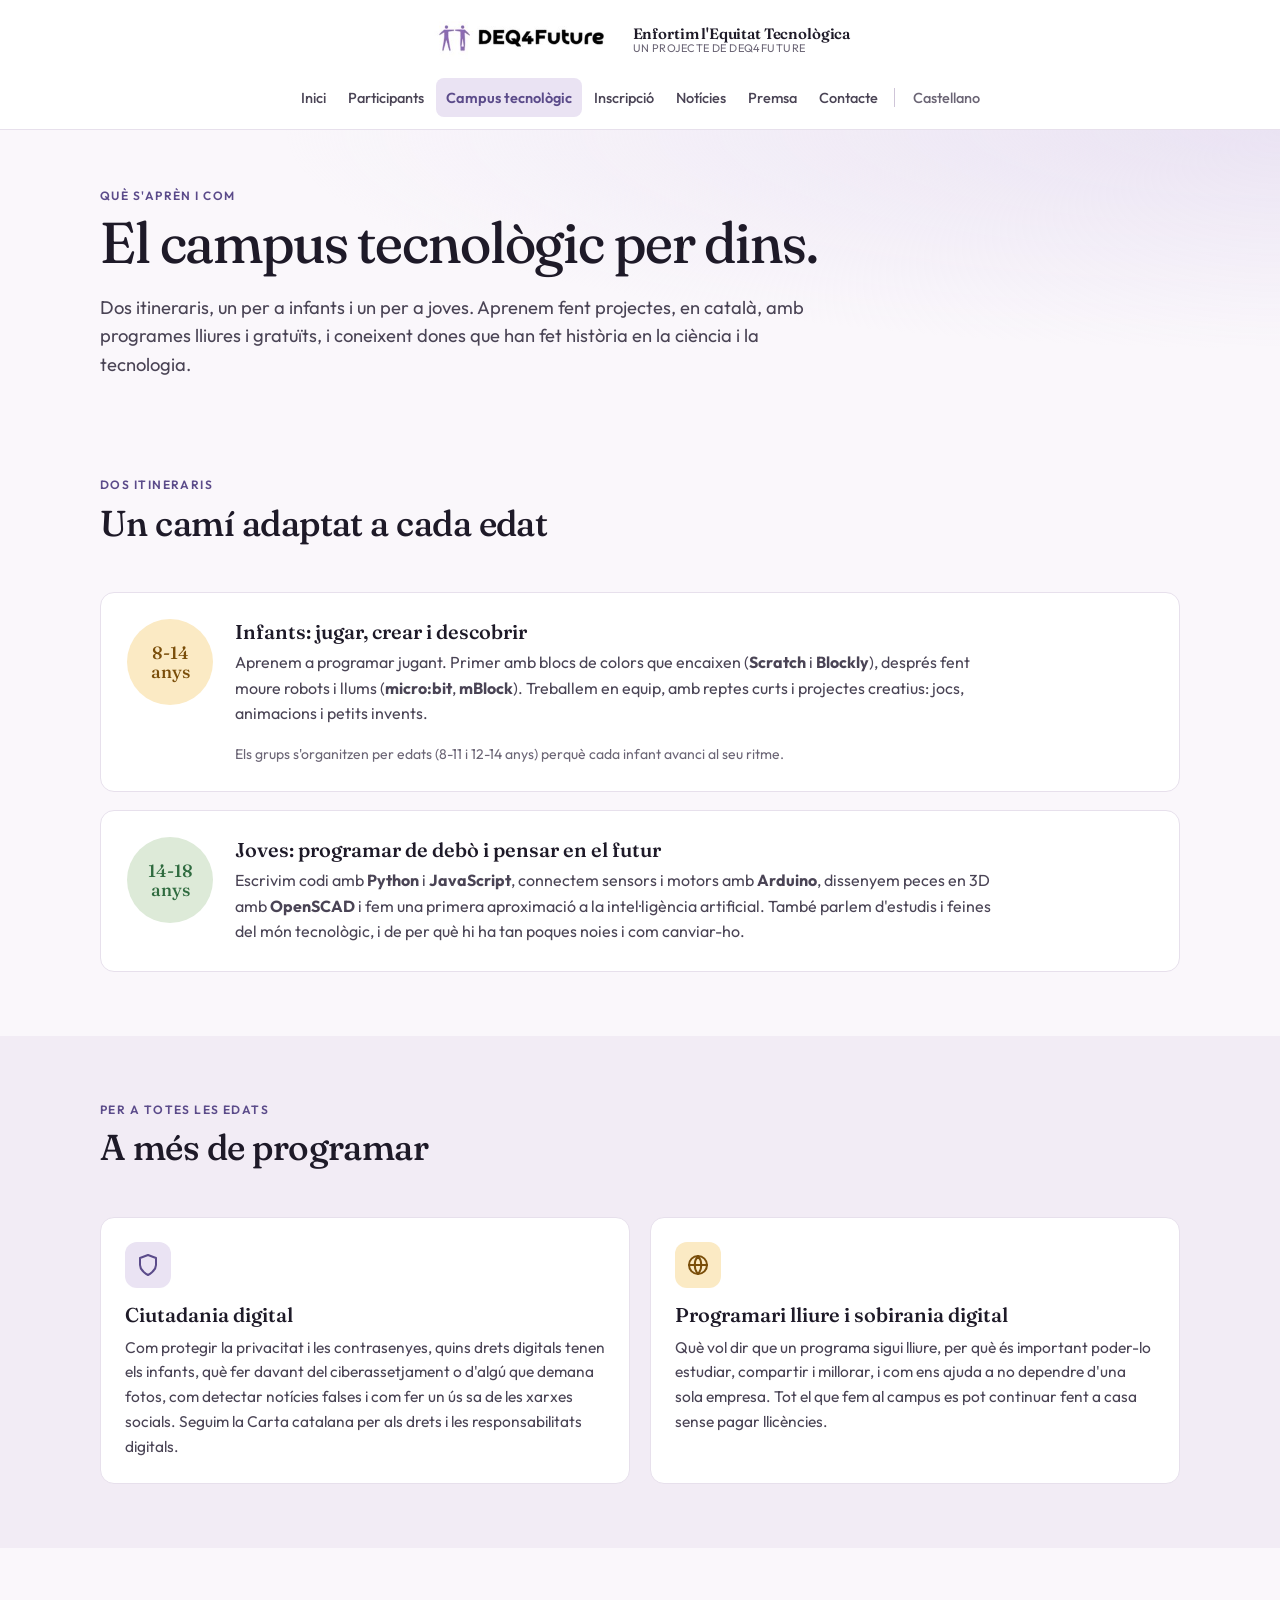
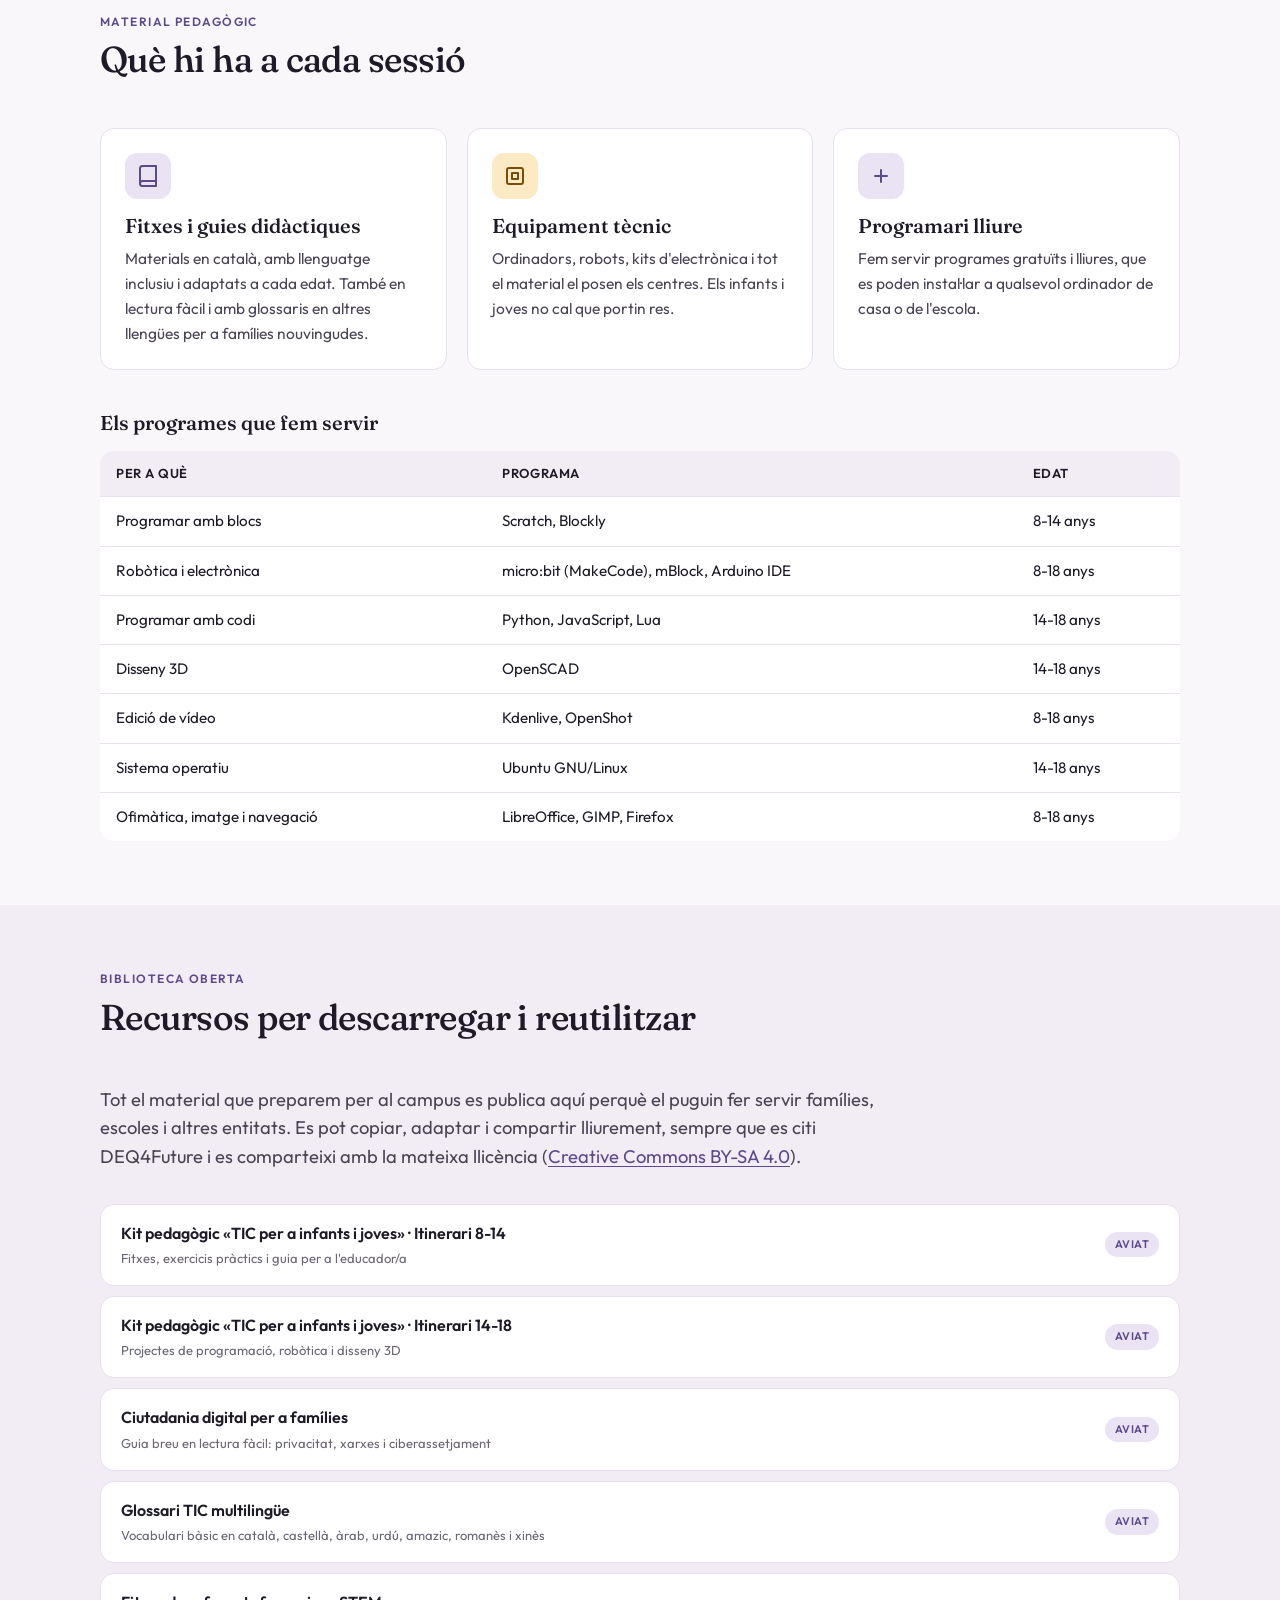
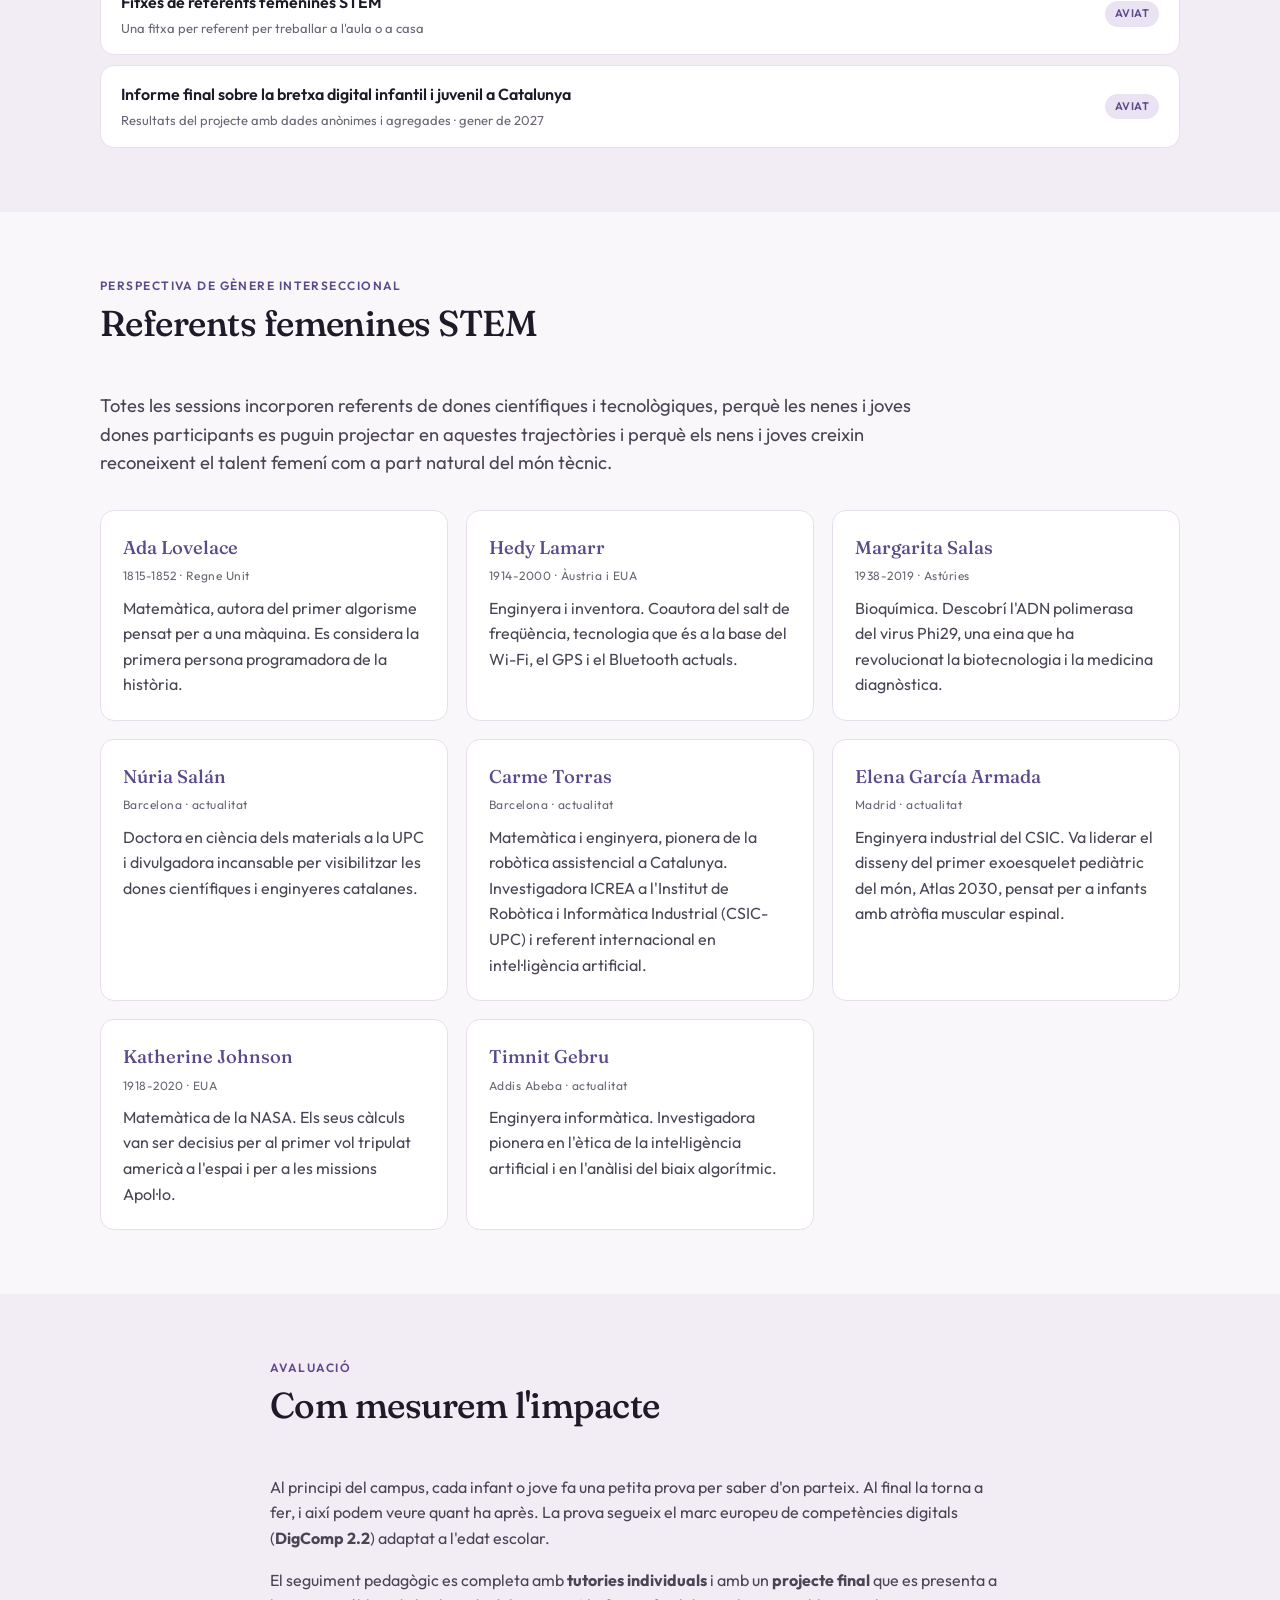
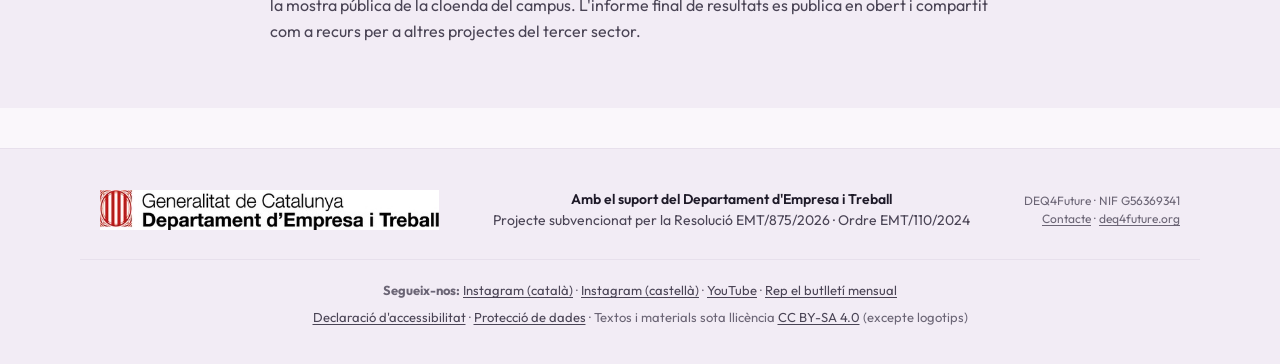
==== campus.html @ 042182f4 "v1.0" ====
<!doctype html>
<html lang="ca">
<head>
<meta charset="utf-8">
<meta name="viewport" content="width=device-width, initial-scale=1, viewport-fit=cover">
<title>Campus tecnològic · Enfortim l'Equitat Tecnològica</title>
<meta name="description" content="Itineraris per edat, material pedagògic, referents femenines STEM i avaluació del campus tecnològic.">
<meta property="og:title" content="Campus tecnològic · Enfortim l'Equitat Tecnològica">
<meta property="og:description" content="Itineraris per edat, material pedagògic, referents femenines STEM i avaluació del campus tecnològic.">
<meta property="og:type" content="website">
<meta property="og:locale" content="ca_ES">
<meta property="og:url" content="https://enfortim.deq4future.org/campus.html">
<link rel="icon" href="logo-deq.jpg">
<link rel="stylesheet" href="fonts.css">
<link rel="stylesheet" href="styles.css">
<script src="analytics.js" defer></script>
</head>
<body>
<a class="skip-link" href="#contingut">Salta al contingut principal</a>

<header class="site-header">
  <div class="header-inner">
    <a class="brand" href="index.html">
      <img src="logo-deq.jpg" alt="DEQ4Future" width="189" height="56">
      <span class="brand-text">
        <strong>Enfortim l'Equitat Tecnològica</strong>
        <span>Un projecte de DEQ4Future</span>
      </span>
    </a>
    <nav class="nav" aria-label="Navegació principal">
      <a href="index.html">Inici</a>
      <a href="participants.html">Participants</a>
      <a href="campus.html" aria-current="page" class="active">Campus tecnològic</a>
      <a href="inscripcio.html">Inscripció</a>
      <a href="noticies.html">Notícies</a>
      <a href="premsa.html">Premsa</a>
      <a href="contacte.html">Contacte</a>
      <a class="lang" href="es.html" lang="es" hreflang="es">Castellano</a>
    </nav>
  </div>
</header>

<main class="page" id="contingut" tabindex="-1">
  <section class="hero" style="padding-block: 56px 32px;">
    <div class="wrap">
      <p class="eyebrow">Què s'aprèn i com</p>
      <h1>El campus tecnològic per dins.</h1>
      <p class="lead">
        Dos itineraris, un per a infants i un per a joves. Aprenem fent
        projectes, en català, amb programes lliures i gratuïts, i coneixent
        dones que han fet història en la ciència i la tecnologia.
      </p>
    </div>
  </section>

  <!-- Itineraris -->
  <section>
    <div class="wrap">
      <div class="section-head">
        <div>
          <p class="eyebrow">Dos itineraris</p>
          <h2>Un camí adaptat a cada edat</h2>
        </div>
      </div>

      <div class="grid" style="gap: 18px;">
        <article class="itinerari">
          <div class="age">8-14<br>anys</div>
          <div>
            <h3>Infants: jugar, crear i descobrir</h3>
            <p>
              Aprenem a programar jugant. Primer amb blocs de colors que
              encaixen (<strong>Scratch</strong> i <strong>Blockly</strong>),
              després fent moure robots i llums (<strong>micro:bit</strong>,
              <strong>mBlock</strong>). Treballem en equip, amb reptes curts
              i projectes creatius: jocs, animacions i petits invents.
            </p>
            <p style="font-size: 14px; color: var(--fg-muted); margin-top: 8px;">
              Els grups s'organitzen per edats (8-11 i 12-14 anys) perquè
              cada infant avanci al seu ritme.
            </p>
          </div>
        </article>

        <article class="itinerari var3">
          <div class="age">14-18<br>anys</div>
          <div>
            <h3>Joves: programar de debò i pensar en el futur</h3>
            <p>
              Escrivim codi amb <strong>Python</strong> i
              <strong>JavaScript</strong>, connectem sensors i motors amb
              <strong>Arduino</strong>, dissenyem peces en 3D amb
              <strong>OpenSCAD</strong> i fem una primera aproximació a la
              intel·ligència artificial. També parlem d'estudis i feines del
              món tecnològic, i de per què hi ha tan poques noies i com
              canviar-ho.
            </p>
          </div>
        </article>
      </div>
    </div>
  </section>

  <!-- Mòduls transversals -->
  <section class="alt">
    <div class="wrap">
      <div class="section-head">
        <div>
          <p class="eyebrow">Per a totes les edats</p>
          <h2>A més de programar</h2>
        </div>
      </div>

      <div class="grid grid-2">
        <article class="card">
          <div class="pictogram">
            <svg aria-hidden="true" focusable="false" viewBox="0 0 24 24" fill="none" stroke="currentColor" stroke-width="2" stroke-linecap="round" stroke-linejoin="round"><path d="M12 22s8-4 8-10V5l-8-3-8 3v7c0 6 8 10 8 10z"/></svg>
          </div>
          <h3>Ciutadania digital</h3>
          <p>
            Com protegir la privacitat i les contrasenyes, quins drets
            digitals tenen els infants, què fer davant del ciberassetjament
            o d'algú que demana fotos, com detectar notícies falses i com
            fer un ús sa de les xarxes socials. Seguim la Carta catalana per
            als drets i les responsabilitats digitals.
          </p>
        </article>

        <article class="card">
          <div class="pictogram pictogram-sun">
            <svg aria-hidden="true" focusable="false" viewBox="0 0 24 24" fill="none" stroke="currentColor" stroke-width="2" stroke-linecap="round" stroke-linejoin="round"><circle cx="12" cy="12" r="9"/><path d="M3 12h18M12 3a14 14 0 010 18M12 3a14 14 0 000 18"/></svg>
          </div>
          <h3>Programari lliure i sobirania digital</h3>
          <p>
            Què vol dir que un programa sigui lliure, per què és important
            poder-lo estudiar, compartir i millorar, i com ens ajuda a no
            dependre d'una sola empresa. Tot el que fem al campus es pot
            continuar fent a casa sense pagar llicències.
          </p>
        </article>
      </div>
    </div>
  </section>


  <!-- Material pedagògic -->
  <section>
    <div class="wrap">
      <div class="section-head">
        <div>
          <p class="eyebrow">Material pedagògic</p>
          <h2>Què hi ha a cada sessió</h2>
        </div>
      </div>

      <div class="grid grid-3">
        <article class="card">
          <div class="pictogram">
            <svg aria-hidden="true" focusable="false" viewBox="0 0 24 24" fill="none" stroke="currentColor" stroke-width="2" stroke-linecap="round" stroke-linejoin="round"><path d="M4 19.5A2.5 2.5 0 016.5 17H20"/><path d="M6.5 2H20v20H6.5A2.5 2.5 0 014 19.5v-15A2.5 2.5 0 016.5 2z"/></svg>
          </div>
          <h3>Fitxes i guies didàctiques</h3>
          <p>
            Materials en català, amb llenguatge inclusiu i adaptats a cada
            edat. També en lectura fàcil i amb glossaris en altres llengües
            per a famílies nouvingudes.
          </p>
        </article>

        <article class="card">
          <div class="pictogram pictogram-sun">
            <svg aria-hidden="true" focusable="false" viewBox="0 0 24 24" fill="none" stroke="currentColor" stroke-width="2" stroke-linecap="round" stroke-linejoin="round"><rect x="4" y="4" width="16" height="16" rx="2"/><path d="M9 9h6v6H9z"/></svg>
          </div>
          <h3>Equipament tècnic</h3>
          <p>
            Ordinadors, robots, kits d'electrònica i tot el material el
            posen els centres. Els infants i joves no cal que portin res.
          </p>
        </article>

        <article class="card">
          <div class="pictogram">
            <svg aria-hidden="true" focusable="false" viewBox="0 0 24 24" fill="none" stroke="currentColor" stroke-width="2" stroke-linecap="round" stroke-linejoin="round"><path d="M12 6v12M6 12h12"/></svg>
          </div>
          <h3>Programari lliure</h3>
          <p>
            Fem servir programes gratuïts i lliures, que es poden instal·lar
            a qualsevol ordinador de casa o de l'escola.
          </p>
        </article>
      </div>

      <h3 style="margin-top: 40px;">Els programes que fem servir</h3>
      <div class="table-wrap">
        <table class="data">
          <caption class="sr-only">Programari lliure utilitzat al campus, per àmbit i edat</caption>
          <thead><tr><th scope="col">Per a què</th><th scope="col">Programa</th><th scope="col">Edat</th></tr></thead>
          <tbody>
            <tr><td>Programar amb blocs</td><td>Scratch, Blockly</td><td>8-14 anys</td></tr>
            <tr><td>Robòtica i electrònica</td><td>micro:bit (MakeCode), mBlock, Arduino IDE</td><td>8-18 anys</td></tr>
            <tr><td>Programar amb codi</td><td>Python, JavaScript, Lua</td><td>14-18 anys</td></tr>
            <tr><td>Disseny 3D</td><td>OpenSCAD</td><td>14-18 anys</td></tr>
            <tr><td>Edició de vídeo</td><td>Kdenlive, OpenShot</td><td>8-18 anys</td></tr>
            <tr><td>Sistema operatiu</td><td>Ubuntu GNU/Linux</td><td>14-18 anys</td></tr>
            <tr><td>Ofimàtica, imatge i navegació</td><td>LibreOffice, GIMP, Firefox</td><td>8-18 anys</td></tr>
          </tbody>
        </table>
      </div>
    </div>
  </section>

  <!-- Recursos oberts -->
  <section class="alt" id="recursos">
    <div class="wrap">
      <div class="section-head">
        <div>
          <p class="eyebrow">Biblioteca oberta</p>
          <h2>Recursos per descarregar i reutilitzar</h2>
        </div>
      </div>

      <p class="lead" style="max-width: 68ch;">
        Tot el material que preparem per al campus es publica aquí perquè
        el puguin fer servir famílies, escoles i altres entitats. Es pot
        copiar, adaptar i compartir lliurement, sempre que es citi
        DEQ4Future i es comparteixi amb la mateixa llicència
        (<a class="inline" href="https://creativecommons.org/licenses/by-sa/4.0/deed.ca" target="_blank" rel="license noopener">Creative Commons BY-SA 4.0</a>).
      </p>

      <!--
        PER PUBLICAR UN RECURS: deseu el fitxer a la carpeta recursos/
        i canvieu el <span class="badge">Aviat</span> per un enllaç:
        <a class="badge" href="recursos/nom-del-fitxer.pdf" download>PDF · 1,2 MB</a>
      -->
      <div class="download-list">
        <div class="download-item">
          <div class="info">
            <div class="title">Kit pedagògic «TIC per a infants i joves» · Itinerari 8-14</div>
            <div class="desc">Fitxes, exercicis pràctics i guia per a l'educador/a</div>
          </div>
          <span class="badge">Aviat</span>
        </div>
        <div class="download-item">
          <div class="info">
            <div class="title">Kit pedagògic «TIC per a infants i joves» · Itinerari 14-18</div>
            <div class="desc">Projectes de programació, robòtica i disseny 3D</div>
          </div>
          <span class="badge">Aviat</span>
        </div>
        <div class="download-item">
          <div class="info">
            <div class="title">Ciutadania digital per a famílies</div>
            <div class="desc">Guia breu en lectura fàcil: privacitat, xarxes i ciberassetjament</div>
          </div>
          <span class="badge">Aviat</span>
        </div>
        <div class="download-item">
          <div class="info">
            <div class="title">Glossari TIC multilingüe</div>
            <div class="desc">Vocabulari bàsic en català, castellà, àrab, urdú, amazic, romanès i xinès</div>
          </div>
          <span class="badge">Aviat</span>
        </div>
        <div class="download-item">
          <div class="info">
            <div class="title">Fitxes de referents femenines STEM</div>
            <div class="desc">Una fitxa per referent per treballar a l'aula o a casa</div>
          </div>
          <span class="badge">Aviat</span>
        </div>
        <div class="download-item">
          <div class="info">
            <div class="title">Informe final sobre la bretxa digital infantil i juvenil a Catalunya</div>
            <div class="desc">Resultats del projecte amb dades anònimes i agregades · gener de 2027</div>
          </div>
          <span class="badge">Aviat</span>
        </div>
      </div>
    </div>
  </section>

  <!-- Referents STEM -->
  <section>
    <div class="wrap">
      <div class="section-head">
        <div>
          <p class="eyebrow">Perspectiva de gènere interseccional</p>
          <h2>Referents femenines STEM</h2>
        </div>
      </div>

      <p class="lead" style="max-width: 68ch;">
        Totes les sessions incorporen referents de dones científiques i
        tecnològiques, perquè les nenes i joves dones participants es puguin
        projectar en aquestes trajectòries i perquè els nens i joves creixin
        reconeixent el talent femení com a part natural del món tècnic.
      </p>

      <div class="referents">
        <article class="referent">
          <h4>Ada Lovelace</h4>
          <div class="yr">1815-1852 · Regne Unit</div>
          <p>Matemàtica, autora del primer algorisme pensat per a una màquina. Es considera la primera persona programadora de la història.</p>
        </article>
        <article class="referent">
          <h4>Hedy Lamarr</h4>
          <div class="yr">1914-2000 · Àustria i EUA</div>
          <p>Enginyera i inventora. Coautora del salt de freqüència, tecnologia que és a la base del Wi-Fi, el GPS i el Bluetooth actuals.</p>
        </article>
        <article class="referent">
          <h4>Margarita Salas</h4>
          <div class="yr">1938-2019 · Astúries</div>
          <p>Bioquímica. Descobrí l'ADN polimerasa del virus Phi29, una eina que ha revolucionat la biotecnologia i la medicina diagnòstica.</p>
        </article>
        <article class="referent">
          <h4>Núria Salán</h4>
          <div class="yr">Barcelona · actualitat</div>
          <p>Doctora en ciència dels materials a la UPC i divulgadora incansable per visibilitzar les dones científiques i enginyeres catalanes.</p>
        </article>
        <article class="referent">
          <h4>Carme Torras</h4>
          <div class="yr">Barcelona · actualitat</div>
          <p>Matemàtica i enginyera, pionera de la robòtica assistencial a Catalunya. Investigadora ICREA a l'Institut de Robòtica i Informàtica Industrial (CSIC-UPC) i referent internacional en intel·ligència artificial.</p>
        </article>
        <article class="referent">
          <h4>Elena García Armada</h4>
          <div class="yr">Madrid · actualitat</div>
          <p>Enginyera industrial del CSIC. Va liderar el disseny del primer exoesquelet pediàtric del món, Atlas 2030, pensat per a infants amb atròfia muscular espinal.</p>
        </article>
        <article class="referent">
          <h4>Katherine Johnson</h4>
          <div class="yr">1918-2020 · EUA</div>
          <p>Matemàtica de la NASA. Els seus càlculs van ser decisius per al primer vol tripulat americà a l'espai i per a les missions Apol·lo.</p>
        </article>
        <article class="referent">
          <h4>Timnit Gebru</h4>
          <div class="yr">Addis Abeba · actualitat</div>
          <p>Enginyera informàtica. Investigadora pionera en l'ètica de la intel·ligència artificial i en l'anàlisi del biaix algorítmic.</p>
        </article>
      </div>
    </div>
  </section>

  <!-- Avaluació -->
  <section class="alt">
    <div class="wrap narrow">
      <div class="section-head">
        <div>
          <p class="eyebrow">Avaluació</p>
          <h2>Com mesurem l'impacte</h2>
        </div>
      </div>

      <p>
        Al principi del campus, cada infant o jove fa una petita prova
        per saber d'on parteix. Al final la torna a fer, i així podem
        veure quant ha après. La prova segueix el marc europeu de
        competències digitals (<strong>DigComp 2.2</strong>) adaptat a
        l'edat escolar.
      </p>
      <p>
        El seguiment pedagògic es completa amb <strong>tutories
        individuals</strong> i amb un <strong>projecte final</strong> que es
        presenta a la mostra pública de la cloenda del campus. L'informe
        final de resultats es publica en obert i compartit com a recurs per
        a altres projectes del tercer sector.
      </p>
    </div>
  </section>
</main>

<footer class="site-footer" lang="ca">
  <div class="footer-inner">
    <img class="gen-logo" src="logo-gen.jpg" alt="Generalitat de Catalunya · Departament d'Empresa i Treball" width="339" height="40">
    <div class="claim">
      <strong>Amb el suport del Departament d'Empresa i Treball</strong>
      Projecte subvencionat per la Resolució EMT/875/2026 · Ordre EMT/110/2024
    </div>
    <div class="meta">
      DEQ4Future · NIF G56369341<br>
      <a href="contacte.html">Contacte</a> · <a href="https://deq4future.org" target="_blank" rel="noopener">deq4future.org<span class="sr-only"> (s'obre en una finestra nova)</span></a>
    </div>
  </div>
  <div class="footer-bottom">
    <p>
      <strong>Segueix-nos:</strong> <a href="https://www.instagram.com/deq4future.cat/" target="_blank" rel="noopener">Instagram (català)<span class="sr-only"> (s'obre en una finestra nova)</span></a> · <a href="https://www.instagram.com/deq4future.es/" target="_blank" rel="noopener">Instagram (castellà)<span class="sr-only"> (s'obre en una finestra nova)</span></a> · <a href="https://www.youtube.com/@deq4future" target="_blank" rel="noopener">YouTube<span class="sr-only"> (s'obre en una finestra nova)</span></a>
      · <a href="mailto:info@deq4future.org?subject=Alta%20al%20butllet%C3%AD%20Enfortim&body=Vull%20rebre%20el%20butllet%C3%AD%20mensual%20del%20projecte%20%C2%ABEnfortim%20l%27Equitat%20Tecnol%C3%B2gica%C2%BB%20en%20aquesta%20adre%C3%A7a.">Rep el butlletí mensual</a>
    </p>
    <p>
      <a href="accessibilitat.html">Declaració d'accessibilitat</a>
      · <a href="contacte.html#proteccio-dades">Protecció de dades</a>
      · Textos i materials sota llicència
      <a href="https://creativecommons.org/licenses/by-sa/4.0/deed.ca" target="_blank" rel="license noopener">CC BY-SA 4.0<span class="sr-only"> (s'obre en una finestra nova)</span></a>
      (excepte logotips)
    </p>
  </div>
</footer>

</body>
</html>
---- fonts.css ----
/* Fonts allotjades localment: Fraunces (© The Fraunces Project Authors) i Outfit (© The Outfit Project Authors). Llicència SIL Open Font License 1.1: vegeu fonts/OFL-fraunces.txt i fonts/OFL-outfit.txt */
/* latin-ext */
@font-face {
  font-family: 'Fraunces';
  font-style: italic;
  font-weight: 300 700;
  font-display: swap;
  src: url(fonts/fraunces-italic-latin-ext.woff2) format('woff2');
  unicode-range: U+0100-02BA, U+02BD-02C5, U+02C7-02CC, U+02CE-02D7, U+02DD-02FF, U+0304, U+0308, U+0329, U+1D00-1DBF, U+1E00-1E9F, U+1EF2-1EFF, U+2020, U+20A0-20AB, U+20AD-20C4, U+2113, U+2C60-2C7F, U+A720-A7FF;
}
/* latin */
@font-face {
  font-family: 'Fraunces';
  font-style: italic;
  font-weight: 300 700;
  font-display: swap;
  src: url(fonts/fraunces-italic-latin.woff2) format('woff2');
  unicode-range: U+0000-00FF, U+0131, U+0152-0153, U+02BB-02BC, U+02C6, U+02DA, U+02DC, U+0304, U+0308, U+0329, U+2000-206F, U+20AC, U+2122, U+2191, U+2193, U+2212, U+2215, U+FEFF, U+FFFD;
}
/* latin-ext */
@font-face {
  font-family: 'Fraunces';
  font-style: normal;
  font-weight: 300 700;
  font-display: swap;
  src: url(fonts/fraunces-normal-latin-ext.woff2) format('woff2');
  unicode-range: U+0100-02BA, U+02BD-02C5, U+02C7-02CC, U+02CE-02D7, U+02DD-02FF, U+0304, U+0308, U+0329, U+1D00-1DBF, U+1E00-1E9F, U+1EF2-1EFF, U+2020, U+20A0-20AB, U+20AD-20C4, U+2113, U+2C60-2C7F, U+A720-A7FF;
}
/* latin */
@font-face {
  font-family: 'Fraunces';
  font-style: normal;
  font-weight: 300 700;
  font-display: swap;
  src: url(fonts/fraunces-normal-latin.woff2) format('woff2');
  unicode-range: U+0000-00FF, U+0131, U+0152-0153, U+02BB-02BC, U+02C6, U+02DA, U+02DC, U+0304, U+0308, U+0329, U+2000-206F, U+20AC, U+2122, U+2191, U+2193, U+2212, U+2215, U+FEFF, U+FFFD;
}
/* latin-ext */
@font-face {
  font-family: 'Outfit';
  font-style: normal;
  font-weight: 300 700;
  font-display: swap;
  src: url(fonts/outfit-normal-latin-ext.woff2) format('woff2');
  unicode-range: U+0100-02BA, U+02BD-02C5, U+02C7-02CC, U+02CE-02D7, U+02DD-02FF, U+0304, U+0308, U+0329, U+1D00-1DBF, U+1E00-1E9F, U+1EF2-1EFF, U+2020, U+20A0-20AB, U+20AD-20C4, U+2113, U+2C60-2C7F, U+A720-A7FF;
}
/* latin */
@font-face {
  font-family: 'Outfit';
  font-style: normal;
  font-weight: 300 700;
  font-display: swap;
  src: url(fonts/outfit-normal-latin.woff2) format('woff2');
  unicode-range: U+0000-00FF, U+0131, U+0152-0153, U+02BB-02BC, U+02C6, U+02DA, U+02DC, U+0304, U+0308, U+0329, U+2000-206F, U+20AC, U+2122, U+2191, U+2193, U+2212, U+2215, U+FEFF, U+FFFD;
}
---- styles.css ----
/* ===== Microsite Enfortim l'Equitat Tecnològica · DEQ4Future ===== */
/* Direcció: càlida i propera, amb un toc editorial que prioritza la lectura
   i l'accessibilitat per a famílies i centres educatius. */

:root {
  /* Paleta — lila del logo DEQ4Future + ocre solar per calidesa */
  --bg: #FAF7FB;
  --surface: #FFFFFF;
  --surface-alt: #F2ECF5;
  --fg: #1E1A28;
  --fg-soft: #4A4455;
  --fg-muted: #6B6575;
  --accent: #8B7BC7;
  --accent-deep: #5B4B8A;
  --accent-soft: #EAE3F3;
  --sun: #F4B942;
  --sun-soft: #FBEAC4;
  --line: #E7E0EC;
  --line-strong: #CFC5D8;
  --ok: #4A8A5B;
  --warn: #C9593A;
  --solid: #5B4B8A;
  --solid-hover: #4A3D75;
  --on-solid: #FFFFFF;
  --on-solid-soft: #E3DCF5;
  --sun-ink: #7A4E0A;
  --ok-ink: #2F6B3F;
  --ok-soft: #DDEAD8;
  --field-border: #8C8496;
  --focus: #5B4B8A;
  --radius-sm: 8px;
  --radius: 14px;
  --radius-lg: 22px;
  --shadow-sm: 0 1px 2px rgba(31, 22, 49, 0.06);
  --shadow: 0 10px 30px -14px rgba(91, 75, 138, 0.22);

  /* Tipografia */
  --font-display: "Fraunces", Georgia, "Times New Roman", serif;
  --font-body: "Outfit", -apple-system, BlinkMacSystemFont, "Segoe UI", sans-serif;
}

@media (prefers-color-scheme: dark) {
  :root:not([data-theme="light"]) {
    --bg: #15121C;
    --surface: #1E1A28;
    --surface-alt: #262035;
    --fg: #F3EEF8;
    --fg-soft: #CFC5D8;
    --fg-muted: #948BA3;
    --accent: #B7A8E3;
    --accent-deep: #D7CCF2;
    --accent-soft: #2E2541;
    --sun: #F4C56A;
    --sun-soft: #3A2E1A;
    --line: #2B2438;
    --line-strong: #3E3450;
    --solid: #4A3D75;
    --solid-hover: #5B4B8A;
    --sun-ink: #F4C56A;
    --ok-ink: #9FD3AC;
    --ok-soft: #1F3324;
    --field-border: #6E6480;
    --focus: #D7CCF2;
    color-scheme: dark;
  }
}

:root[data-theme="dark"] {
  --bg: #15121C;
  --surface: #1E1A28;
  --surface-alt: #262035;
  --fg: #F3EEF8;
  --fg-soft: #CFC5D8;
  --fg-muted: #948BA3;
  --accent: #B7A8E3;
  --accent-deep: #D7CCF2;
  --accent-soft: #2E2541;
  --sun: #F4C56A;
  --sun-soft: #3A2E1A;
  --line: #2B2438;
  --line-strong: #3E3450;
  --solid: #4A3D75;
  --solid-hover: #5B4B8A;
  --sun-ink: #F4C56A;
  --ok-ink: #9FD3AC;
  --ok-soft: #1F3324;
  --field-border: #6E6480;
  --focus: #D7CCF2;
  color-scheme: dark;
}

* { box-sizing: border-box; }

/* ===== Accessibilitat ===== */
:focus-visible { outline: 3px solid var(--focus); outline-offset: 3px; border-radius: 4px; }
.skip-link {
  position: absolute;
  left: 12px;
  top: -100px;
  z-index: 100;
  padding: 12px 18px;
  background: var(--solid);
  color: var(--on-solid);
  font-weight: 600;
  border-radius: var(--radius-sm);
  text-decoration: none;
}
.skip-link:focus { top: 12px; }
.sr-only {
  position: absolute; width: 1px; height: 1px; padding: 0; margin: -1px;
  overflow: hidden; clip: rect(0 0 0 0); white-space: nowrap; border: 0;
}
html { scroll-padding-top: 110px; }
main:focus { outline: none; }
@media (prefers-reduced-motion: reduce) {
  *, *::before, *::after { transition: none !important; animation: none !important; scroll-behavior: auto !important; }
  .btn-primary:hover { transform: none; }
}

body {
  margin: 0;
  background: var(--bg);
  color: var(--fg);
  font-family: var(--font-body);
  font-size: 16px;
  line-height: 1.6;
  font-weight: 400;
  -webkit-font-smoothing: antialiased;
}

/* Els marges laterals els posa .wrap, així les franges .alt arriben a les vores */
.page { padding: 0; }

/* ===== Header ===== */
.site-header {
  background: var(--surface);
  border-bottom: 1px solid var(--line);
  position: sticky;
  top: env(safe-area-inset-top, 0px);
  z-index: 10;
}

.header-inner {
  max-width: 1260px;
  margin: 0 auto;
  display: flex;
  align-items: center;
  justify-content: space-between;
  gap: 24px;
  padding-block: 14px;
  padding-left: max(20px, env(safe-area-inset-left, 0px));
  padding-right: max(20px, env(safe-area-inset-right, 0px));
}

.brand { display: flex; align-items: center; gap: 14px; text-decoration: none; }
.brand img { height: 56px; width: auto; display: block; }
.brand-text {
  display: flex;
  flex-direction: column;
  line-height: 1.1;
}
.brand-text strong {
  font-family: var(--font-display);
  font-weight: 600;
  font-size: 15px;
  color: var(--fg);
  letter-spacing: -0.01em;
}
.brand-text span {
  font-size: 11px;
  color: var(--fg-muted);
  letter-spacing: 0.04em;
  text-transform: uppercase;
}

.nav {
  display: flex;
  align-items: center;
  gap: 2px;
  flex-wrap: wrap;
}
.nav a {
  color: var(--fg-soft);
  text-decoration: none;
  font-size: 14.5px;
  font-weight: 500;
  padding: 8px 10px;
  border-radius: var(--radius-sm);
  transition: background 0.18s, color 0.18s;
}
.nav a:hover { background: var(--accent-soft); color: var(--accent-deep); }
.nav a.active {
  background: var(--accent-soft);
  color: var(--accent-deep);
  font-weight: 600;
}

.brand-text strong, .brand-text span { white-space: nowrap; }

@media (max-width: 1299px) {
  .header-inner { flex-direction: column; align-items: stretch; gap: 10px; padding-block: 12px; }
  .brand { justify-content: center; }
  .nav { justify-content: center; }
  .site-header { position: static; }
}

@media (max-width: 760px) {
  .header-inner { flex-direction: column; align-items: stretch; gap: 12px; padding-block: 12px; }
  .brand { justify-content: center; }
  .nav { justify-content: center; }
  .nav a { padding: 6px 10px; font-size: 13.5px; }
  .brand img { height: 44px; }
  .brand-text strong, .brand-text span { white-space: normal; }
}

/* ===== Layout content ===== */
.wrap {
  max-width: 1120px;
  margin: 0 auto;
  padding-left: max(20px, env(safe-area-inset-left, 0px));
  padding-right: max(20px, env(safe-area-inset-right, 0px));
}

.narrow { max-width: 780px; }

/* ===== Hero ===== */
.hero {
  padding-block: 72px 64px;
  background: radial-gradient(ellipse at top right, var(--accent-soft) 0%, transparent 55%),
              linear-gradient(to bottom, var(--bg), var(--bg));
}
.hero-eyebrow {
  display: inline-flex;
  align-items: center;
  gap: 8px;
  padding: 6px 14px 6px 10px;
  background: var(--sun-soft);
  color: var(--accent-deep);
  border-radius: 999px;
  font-size: 13px;
  font-weight: 600;
  letter-spacing: 0.02em;
  margin-bottom: 24px;
}
.hero-eyebrow::before {
  content: "";
  width: 8px;
  height: 8px;
  border-radius: 999px;
  background: var(--sun);
}

h1, .h1 {
  font-family: var(--font-display);
  font-weight: 450;
  font-variation-settings: "SOFT" 50, "opsz" 72;
  font-size: clamp(2.2rem, 5vw, 3.6rem);
  line-height: 1.05;
  letter-spacing: -0.02em;
  color: var(--fg);
  margin: 0 0 20px;
  text-wrap: balance;
  max-width: 20ch;
}

h2, .h2 {
  font-family: var(--font-display);
  font-weight: 500;
  font-variation-settings: "SOFT" 50, "opsz" 48;
  font-size: clamp(1.6rem, 3.2vw, 2.25rem);
  line-height: 1.15;
  letter-spacing: -0.015em;
  color: var(--fg);
  margin: 0 0 16px;
  text-wrap: balance;
}

h3 {
  font-family: var(--font-display);
  font-weight: 550;
  font-size: 1.25rem;
  line-height: 1.25;
  margin: 0 0 10px;
  color: var(--fg);
}

.lead {
  font-size: 1.15rem;
  line-height: 1.55;
  color: var(--fg-soft);
  max-width: 62ch;
  margin: 0 0 32px;
}

p { margin: 0 0 16px; max-width: 70ch; color: var(--fg-soft); }
p:last-child { margin-bottom: 0; }

a.inline { color: var(--accent-deep); text-decoration: underline; text-underline-offset: 3px; }

/* ===== Botons ===== */
.cta-row { display: flex; gap: 12px; flex-wrap: wrap; align-items: center; }
.btn {
  display: inline-flex;
  align-items: center;
  gap: 8px;
  padding: 13px 22px;
  border-radius: 999px;
  font-family: var(--font-body);
  font-weight: 600;
  font-size: 15px;
  text-decoration: none;
  transition: transform 0.18s, box-shadow 0.18s, background 0.18s;
  border: none;
  cursor: pointer;
}
.btn-primary {
  background: var(--solid);
  color: var(--on-solid);
  box-shadow: var(--shadow);
}
.btn-primary:hover { transform: translateY(-1px); background: var(--solid-hover); }
.btn-ghost {
  background: transparent;
  color: var(--accent-deep);
  border: 1.5px solid var(--field-border);
}
.btn-ghost:hover { background: var(--accent-soft); border-color: var(--accent); }

/* ===== Seccions ===== */
section { padding-block: 64px; }
section.alt { background: var(--surface-alt); }

.section-head {
  display: flex;
  align-items: baseline;
  justify-content: space-between;
  flex-wrap: wrap;
  gap: 16px;
  margin-bottom: 32px;
}
.eyebrow {
  font-family: var(--font-body);
  font-size: 12px;
  font-weight: 600;
  letter-spacing: 0.12em;
  text-transform: uppercase;
  color: var(--accent-deep);
  margin: 0 0 8px;
}

/* ===== Grids ===== */
.grid {
  display: grid;
  gap: 20px;
}
.grid-2 { grid-template-columns: repeat(2, 1fr); }
.grid-3 { grid-template-columns: repeat(3, 1fr); }
.grid-4 { grid-template-columns: repeat(4, 1fr); }
.grid-5 { grid-template-columns: repeat(5, 1fr); }

@media (max-width: 920px) {
  .grid-3, .grid-4, .grid-5 { grid-template-columns: repeat(2, 1fr); }
}
@media (max-width: 560px) {
  .grid-2, .grid-3, .grid-4, .grid-5 { grid-template-columns: 1fr; }
}

/* ===== Cards ===== */
.card {
  background: var(--surface);
  border: 1px solid var(--line);
  border-radius: var(--radius);
  padding: 24px;
  min-width: 0;
}
.card h3 { margin-bottom: 8px; }
.card p { margin-bottom: 0; font-size: 0.97rem; }

.card-accent {
  background: var(--accent-soft);
  border-color: transparent;
}

.pictogram {
  width: 46px;
  height: 46px;
  border-radius: 12px;
  display: inline-flex;
  align-items: center;
  justify-content: center;
  background: var(--accent-soft);
  color: var(--accent-deep);
  margin-bottom: 14px;
}
.pictogram svg { width: 24px; height: 24px; }

.pictogram-sun { background: var(--sun-soft); color: var(--sun-ink); }

/* ===== Blocs qui/què/com/perquè/a on ===== */
.five-blocks {
  display: grid;
  gap: 18px;
  grid-template-columns: repeat(5, 1fr);
}
.five-blocks .block {
  background: var(--surface);
  border: 1px solid var(--line);
  border-radius: var(--radius);
  padding: 22px;
  display: flex;
  flex-direction: column;
  min-width: 0;
}
.five-blocks .block .question {
  font-family: var(--font-display);
  font-weight: 450;
  font-variation-settings: "SOFT" 100;
  font-style: italic;
  font-size: 1.4rem;
  color: var(--accent-deep);
  margin: 10px 0 8px;
}
.five-blocks .block p { font-size: 0.96rem; }
.five-blocks .block .number {
  font-family: var(--font-display);
  font-weight: 550;
  color: var(--accent-deep);
  font-size: 0.9rem;
  letter-spacing: 0.08em;
}
@media (max-width: 1040px) {
  .five-blocks { grid-template-columns: repeat(2, 1fr); }
}
@media (max-width: 540px) {
  .five-blocks { grid-template-columns: 1fr; }
}

/* ===== Stats destacades ===== */
.stats {
  display: grid;
  grid-template-columns: repeat(4, 1fr);
  gap: 16px;
  padding: 28px;
  border-radius: var(--radius-lg);
  background: var(--solid);
  color: var(--on-solid);
}
.stats .stat strong {
  font-family: var(--font-display);
  font-variation-settings: "SOFT" 50;
  font-weight: 500;
  font-size: clamp(2rem, 4vw, 2.8rem);
  display: block;
  line-height: 1;
  color: var(--on-solid);
}
.stats .stat span {
  font-size: 14px;
  color: var(--on-solid-soft);
  margin-top: 4px;
  display: block;
}
@media (max-width: 760px) {
  .stats { grid-template-columns: repeat(2, 1fr); gap: 20px; }
}

/* ===== Taules ===== */
.table-wrap { overflow-x: auto; margin-top: 16px; }
table.data {
  width: 100%;
  border-collapse: collapse;
  background: var(--surface);
  border-radius: var(--radius);
  overflow: hidden;
  font-size: 0.95rem;
}
table.data th, table.data td {
  padding: 12px 16px;
  text-align: left;
  border-bottom: 1px solid var(--line);
}
table.data th {
  background: var(--surface-alt);
  font-weight: 600;
  color: var(--fg);
  font-size: 13px;
  text-transform: uppercase;
  letter-spacing: 0.04em;
}
table.data tr:last-child td { border-bottom: none; }

/* ===== Itineraris ===== */
.itinerari {
  background: var(--surface);
  border: 1px solid var(--line);
  border-radius: var(--radius);
  padding: 26px;
  display: flex;
  gap: 22px;
  align-items: flex-start;
  min-width: 0;
}
.itinerari .age {
  flex-shrink: 0;
  width: 86px;
  height: 86px;
  border-radius: 50%;
  background: var(--sun-soft);
  display: flex;
  align-items: center;
  justify-content: center;
  color: var(--sun-ink);
  font-family: var(--font-display);
  font-weight: 500;
  font-size: 1.1rem;
  line-height: 1.1;
  text-align: center;
}
.itinerari.var2 .age { background: var(--accent-soft); color: var(--accent-deep); }
.itinerari.var3 .age { background: var(--ok-soft); color: var(--ok-ink); }
.itinerari h3 { margin-bottom: 6px; }

/* ===== Referents STEM ===== */
.referents {
  display: grid;
  grid-template-columns: repeat(3, 1fr);
  gap: 18px;
}
.referent {
  background: var(--surface);
  border: 1px solid var(--line);
  border-radius: var(--radius);
  padding: 22px;
  min-width: 0;
}
.referent h4 {
  font-family: var(--font-display);
  font-weight: 500;
  font-size: 1.15rem;
  margin: 0 0 4px;
  color: var(--accent-deep);
}
.referent .yr {
  font-size: 12px;
  color: var(--fg-muted);
  margin-bottom: 10px;
  letter-spacing: 0.04em;
}
@media (max-width: 860px) { .referents { grid-template-columns: repeat(2, 1fr); } }
@media (max-width: 500px) { .referents { grid-template-columns: 1fr; } }

/* ===== Notícies ===== */
.news-grid {
  display: grid;
  gap: 20px;
  grid-template-columns: repeat(2, 1fr);
}
@media (max-width: 760px) { .news-grid { grid-template-columns: 1fr; } }

.news-card {
  background: var(--surface);
  border: 1px solid var(--line);
  border-radius: var(--radius);
  padding: 24px;
  display: flex;
  flex-direction: column;
  gap: 10px;
  min-width: 0;
}
.news-card .meta {
  font-size: 12px;
  letter-spacing: 0.04em;
  color: var(--fg-muted);
  text-transform: uppercase;
}
.tag, .news-card .tag {
  display: inline-block;
  padding: 3px 10px;
  border-radius: 999px;
  font-size: 11px;
  font-weight: 600;
  letter-spacing: 0.04em;
  text-transform: uppercase;
  color: var(--accent-deep);
  background: var(--accent-soft);
  margin-right: 8px;
  align-self: flex-start;
}
.news-card.featured {
  grid-column: 1 / -1;
  background: var(--solid);
  color: var(--on-solid);
  border: none;
  padding: 36px;
  display: grid;
  grid-template-columns: 1fr 1fr;
  gap: 32px;
  align-items: center;
}
.news-card.featured h3 { color: var(--on-solid); font-size: 1.8rem; line-height: 1.15; }
.news-card.featured p { color: var(--on-solid-soft); }
.news-card.featured .meta { color: var(--on-solid-soft); }
.news-card.featured .tag { background: var(--sun); color: #3A2A08; }
.news-card.featured .btn-primary { background: var(--sun); color: #3A2A08; }
.news-card.featured .btn-primary:hover { background: var(--sun-soft); }
@media (max-width: 760px) {
  .news-card.featured { grid-template-columns: 1fr; padding: 24px; }
}

.news-placeholder {
  background: var(--surface);
  border: 1.5px dashed var(--line-strong);
  border-radius: var(--radius);
  padding: 28px;
  text-align: center;
  color: var(--fg-muted);
  font-style: italic;
}

/* ===== Centres adscrits ===== */
.centres-grid {
  display: grid;
  gap: 16px;
  grid-template-columns: repeat(4, 1fr);
}
.centre {
  background: var(--surface);
  border: 1px solid var(--line);
  border-radius: var(--radius);
  padding: 18px;
  min-width: 0;
}
.centre .city {
  font-family: var(--font-display);
  font-weight: 500;
  font-size: 1.2rem;
  color: var(--accent-deep);
  margin-bottom: 4px;
}
.centre .name { font-size: 13.5px; color: var(--fg-soft); line-height: 1.4; margin-bottom: 10px; }
.centre .meta { font-size: 12px; color: var(--fg-muted); border-top: 1px solid var(--line); padding-top: 10px; }
@media (max-width: 920px) { .centres-grid { grid-template-columns: repeat(2, 1fr); } }
@media (max-width: 500px) { .centres-grid { grid-template-columns: 1fr; } }

/* ===== Timeline / Calendari ===== */
.timeline {
  position: relative;
  padding-left: 32px;
}
.timeline::before {
  content: "";
  position: absolute;
  left: 7px;
  top: 8px;
  bottom: 8px;
  width: 2px;
  background: var(--line-strong);
  border-radius: 1px;
}
.timeline .step {
  position: relative;
  padding-bottom: 20px;
}
.timeline .step::before {
  content: "";
  position: absolute;
  left: -32px;
  top: 6px;
  width: 16px;
  height: 16px;
  border-radius: 50%;
  background: var(--sun);
  border: 3px solid var(--bg);
  box-shadow: 0 0 0 2px var(--sun);
}
.timeline .date {
  font-family: var(--font-display);
  font-weight: 550;
  color: var(--accent-deep);
  display: block;
  margin-bottom: 2px;
}
.timeline .step p { font-size: 0.95rem; margin: 0; }

/* ===== Formulari ===== */
.form {
  display: grid;
  gap: 18px;
  background: var(--surface);
  border: 1px solid var(--line);
  border-radius: var(--radius);
  padding: 32px;
}
.form .row { display: grid; grid-template-columns: 1fr 1fr; gap: 18px; }
@media (max-width: 560px) { .form .row { grid-template-columns: 1fr; } }

.form label {
  display: flex;
  flex-direction: column;
  gap: 6px;
  font-size: 14px;
  color: var(--fg);
  font-weight: 500;
  min-width: 0;
}
.form input, .form textarea, .form select {
  font-family: inherit;
  font-size: 15px;
  padding: 12px 14px;
  border-radius: var(--radius-sm);
  border: 1.5px solid var(--field-border);
  background: var(--bg);
  color: var(--fg);
  min-width: 0;
  transition: border 0.18s, box-shadow 0.18s;
}
.form input:focus-visible, .form textarea:focus-visible, .form select:focus-visible {
  outline: 3px solid var(--focus);
  outline-offset: 1px;
  border-color: var(--focus);
}
.form textarea { resize: vertical; min-height: 110px; }
.form .consent {
  display: flex;
  flex-direction: row;
  gap: 10px;
  align-items: flex-start;
  font-size: 13.5px;
  color: var(--fg-soft);
  line-height: 1.45;
}
.form .consent input { width: 18px; height: 18px; flex-shrink: 0; margin-top: 2px; }

.form-msg {
  padding: 14px;
  border-radius: var(--radius-sm);
  background: var(--sun-soft);
  color: var(--sun-ink);
  font-size: 14px;
  display: none;
}
.form-msg.ok { background: var(--ok-soft); color: var(--ok-ink); }
.form-msg.show { display: block; }

.rgpd-box {
  background: var(--surface-alt);
  border-radius: var(--radius);
  padding: 22px;
  font-size: 13.5px;
  line-height: 1.55;
  color: var(--fg-soft);
}
.rgpd-box h3 { font-size: 1rem; margin-bottom: 10px; color: var(--fg); }

/* ===== Boxes d'informació ===== */
.info-box {
  display: flex;
  align-items: flex-start;
  gap: 14px;
  background: var(--sun-soft);
  border-radius: var(--radius);
  padding: 20px;
  color: var(--fg);
  font-size: 0.95rem;
  border-left: 4px solid var(--sun);
}
.info-box svg { flex-shrink: 0; width: 24px; height: 24px; color: var(--sun-ink); }

/* ===== Download list ===== */
.download-list {
  display: flex;
  flex-direction: column;
  gap: 10px;
}
.download-item {
  background: var(--surface);
  border: 1px solid var(--line);
  border-radius: var(--radius);
  padding: 16px 20px;
  display: flex;
  justify-content: space-between;
  align-items: center;
  gap: 14px;
  min-width: 0;
}
.download-item .info { min-width: 0; }
.download-item .title { font-weight: 600; color: var(--fg); margin-bottom: 2px; }
.download-item .desc { font-size: 13px; color: var(--fg-muted); }
.download-item .badge {
  background: var(--accent-soft);
  color: var(--accent-deep);
  font-size: 11px;
  font-weight: 600;
  letter-spacing: 0.04em;
  padding: 4px 10px;
  border-radius: 999px;
  text-transform: uppercase;
  flex-shrink: 0;
}

/* ===== Agraïments ===== */
.thanks {
  background: linear-gradient(135deg, var(--accent-soft) 0%, var(--sun-soft) 100%);
  border-radius: var(--radius-lg);
  padding: 44px;
  text-align: center;
}
.thanks h2 { margin-bottom: 14px; }
.thanks p { max-width: 55ch; margin-inline: auto; color: var(--fg-soft); }

/* ===== Footer ===== */
.site-footer {
  background: var(--surface-alt);
  border-top: 1px solid var(--line);
  padding-block: 40px 30px;
  margin-top: 40px;
}
.footer-inner {
  max-width: 1120px;
  margin: 0 auto;
  display: grid;
  grid-template-columns: auto 1fr auto;
  gap: 32px;
  align-items: center;
  padding-left: max(20px, env(safe-area-inset-left, 0px));
  padding-right: max(20px, env(safe-area-inset-right, 0px));
}
.footer-inner .gen-logo { height: 40px; width: auto; max-width: 100%; display: block; }
.footer-inner .claim {
  font-size: 14px;
  color: var(--fg-soft);
  text-align: center;
  line-height: 1.5;
}
.footer-inner .claim strong { color: var(--fg); display: block; font-weight: 600; }
.footer-inner .meta {
  font-size: 12px;
  color: var(--fg-muted);
  text-align: right;
  line-height: 1.5;
}
.footer-inner .meta a { color: var(--fg-muted); text-decoration: underline; text-underline-offset: 2px; }
.footer-inner .meta a:hover { color: var(--accent-deep); text-decoration: underline; }

@media (max-width: 760px) {
  .footer-inner { grid-template-columns: 1fr; text-align: center; }
  .footer-inner .meta, .footer-inner .claim { text-align: center; }
  .footer-inner .gen-logo { margin: 0 auto; }
}

/* ===== Util ===== */
.spacer { height: 32px; }
.divider { height: 1px; background: var(--line); margin-block: 32px; }
hr { border: none; border-top: 1px solid var(--line); margin-block: 24px; }
ul.plain { list-style: none; padding: 0; margin: 0; }
ul.plain li { padding: 10px 0; border-bottom: 1px solid var(--line); color: var(--fg-soft); }
ul.plain li:last-child { border-bottom: none; }
table.data tbody th {
  background: none;
  text-transform: none;
  letter-spacing: 0;
  font-size: inherit;
  font-weight: 500;
}

/* ===== Peu: xarxes, butlletí i avisos legals ===== */
.footer-bottom {
  max-width: 1120px;
  margin: 28px auto 0;
  padding: 20px max(20px, env(safe-area-inset-right, 0px)) 0 max(20px, env(safe-area-inset-left, 0px));
  border-top: 1px solid var(--line);
  font-size: 13px;
  color: var(--fg-muted);
  text-align: center;
}
.footer-bottom p { max-width: none; margin: 0 0 6px; color: var(--fg-muted); }
.footer-bottom a { color: var(--fg-soft); text-underline-offset: 2px; }
.footer-bottom a:hover { color: var(--accent-deep); }

/* Enllaç d'idioma a la navegació */
.nav a.lang {
  position: relative;
  margin-left: 13px;
  color: var(--fg-muted);
}
.nav a.lang::before {
  content: "";
  position: absolute;
  left: -9px;
  top: 25%;
  height: 50%;
  border-left: 1px solid var(--line-strong);
}

/* ===== Fitxes de centre amb formulari d'inscripció ===== */
.centres-insc { grid-template-columns: repeat(auto-fill, minmax(250px, 1fr)); }
.centre-insc { display: flex; flex-direction: column; gap: 4px; }
.centre-insc h3.city { margin: 0 0 2px; }
.centre-insc dl { margin: 6px 0 16px; font-size: 13.5px; flex: 1; }
.centre-insc dl:last-child { margin-bottom: 0; }
.centre-insc dl div { padding: 6px 0; border-top: 1px solid var(--line); }
.centre-insc dt { font-weight: 600; color: var(--fg); font-size: 12px; letter-spacing: 0.04em; text-transform: uppercase; }
.centre-insc dd { margin: 0; color: var(--fg-soft); }
.centre-insc .btn { justify-content: center; padding: 11px 16px; font-size: 14px; }
@media (max-width: 760px) {
  .nav a.lang { margin-left: 0; text-decoration: underline; text-underline-offset: 3px; }
  .nav a.lang::before { display: none; }
}
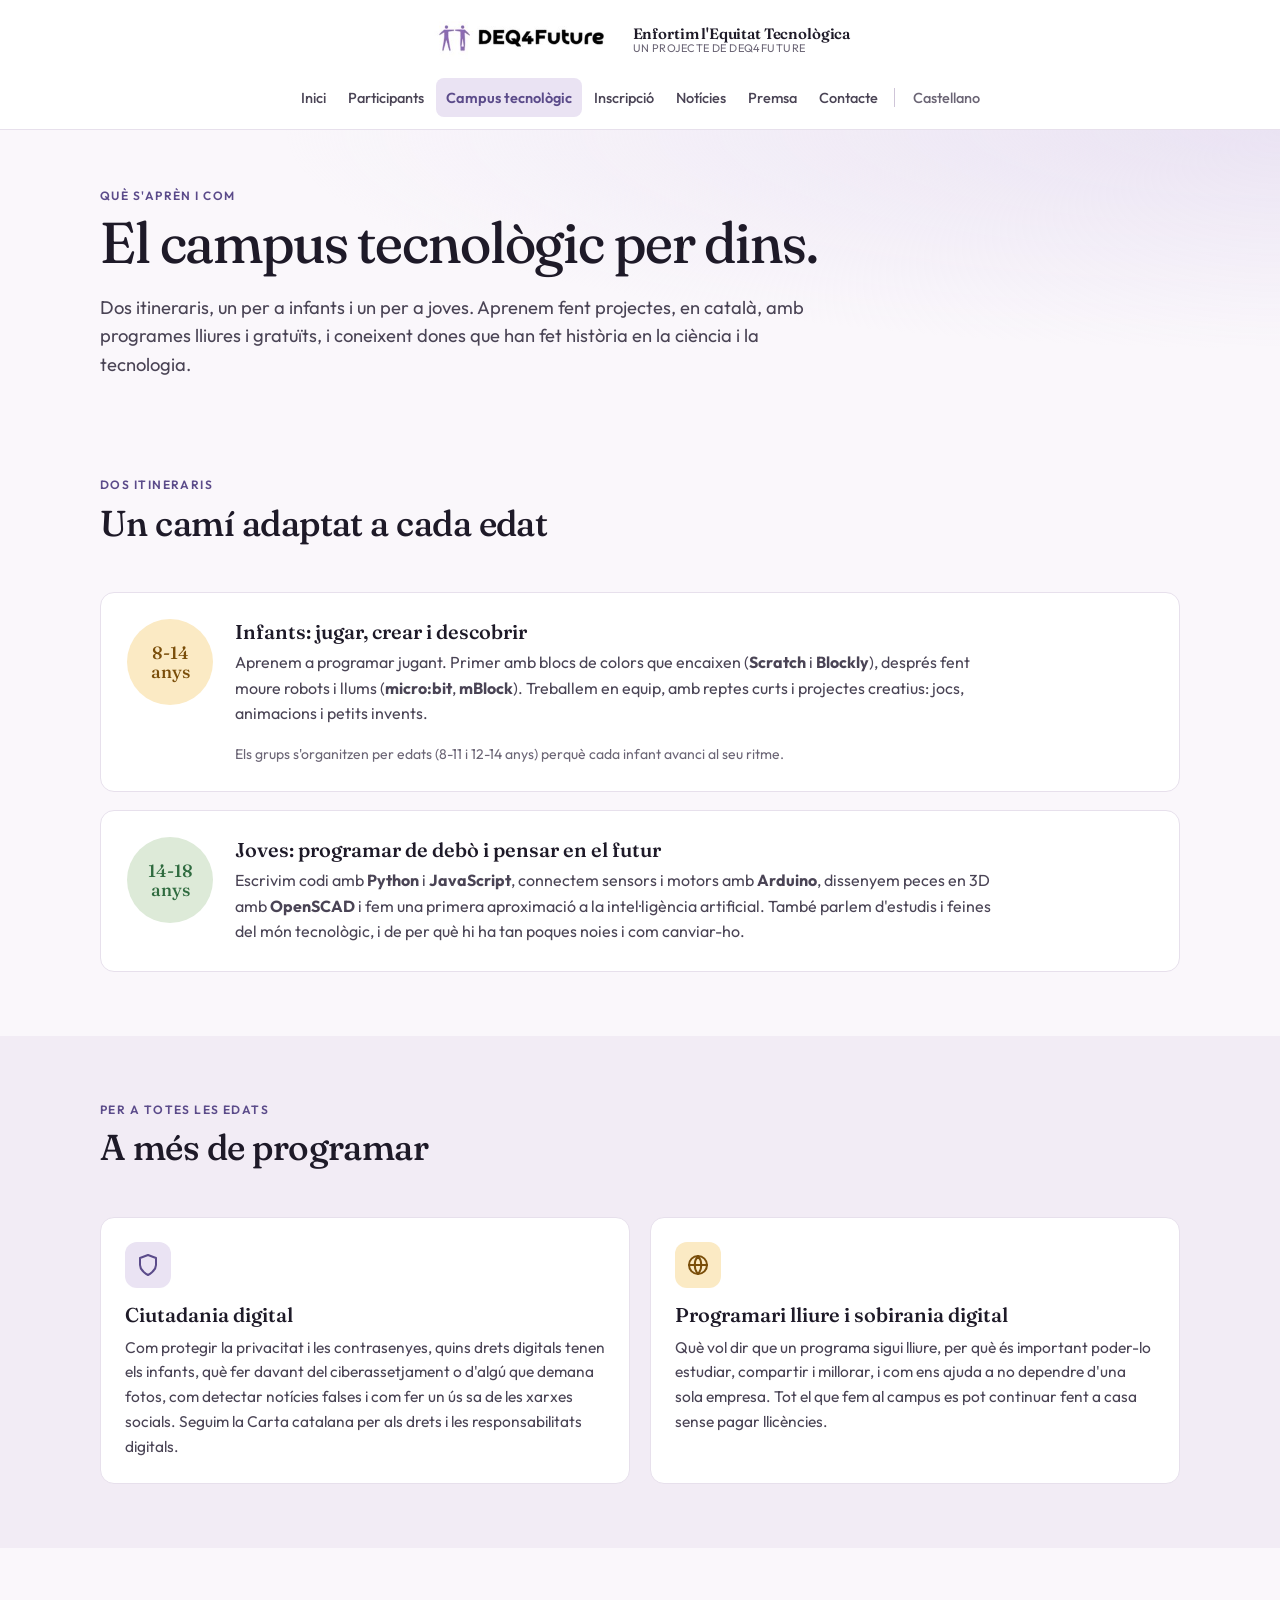
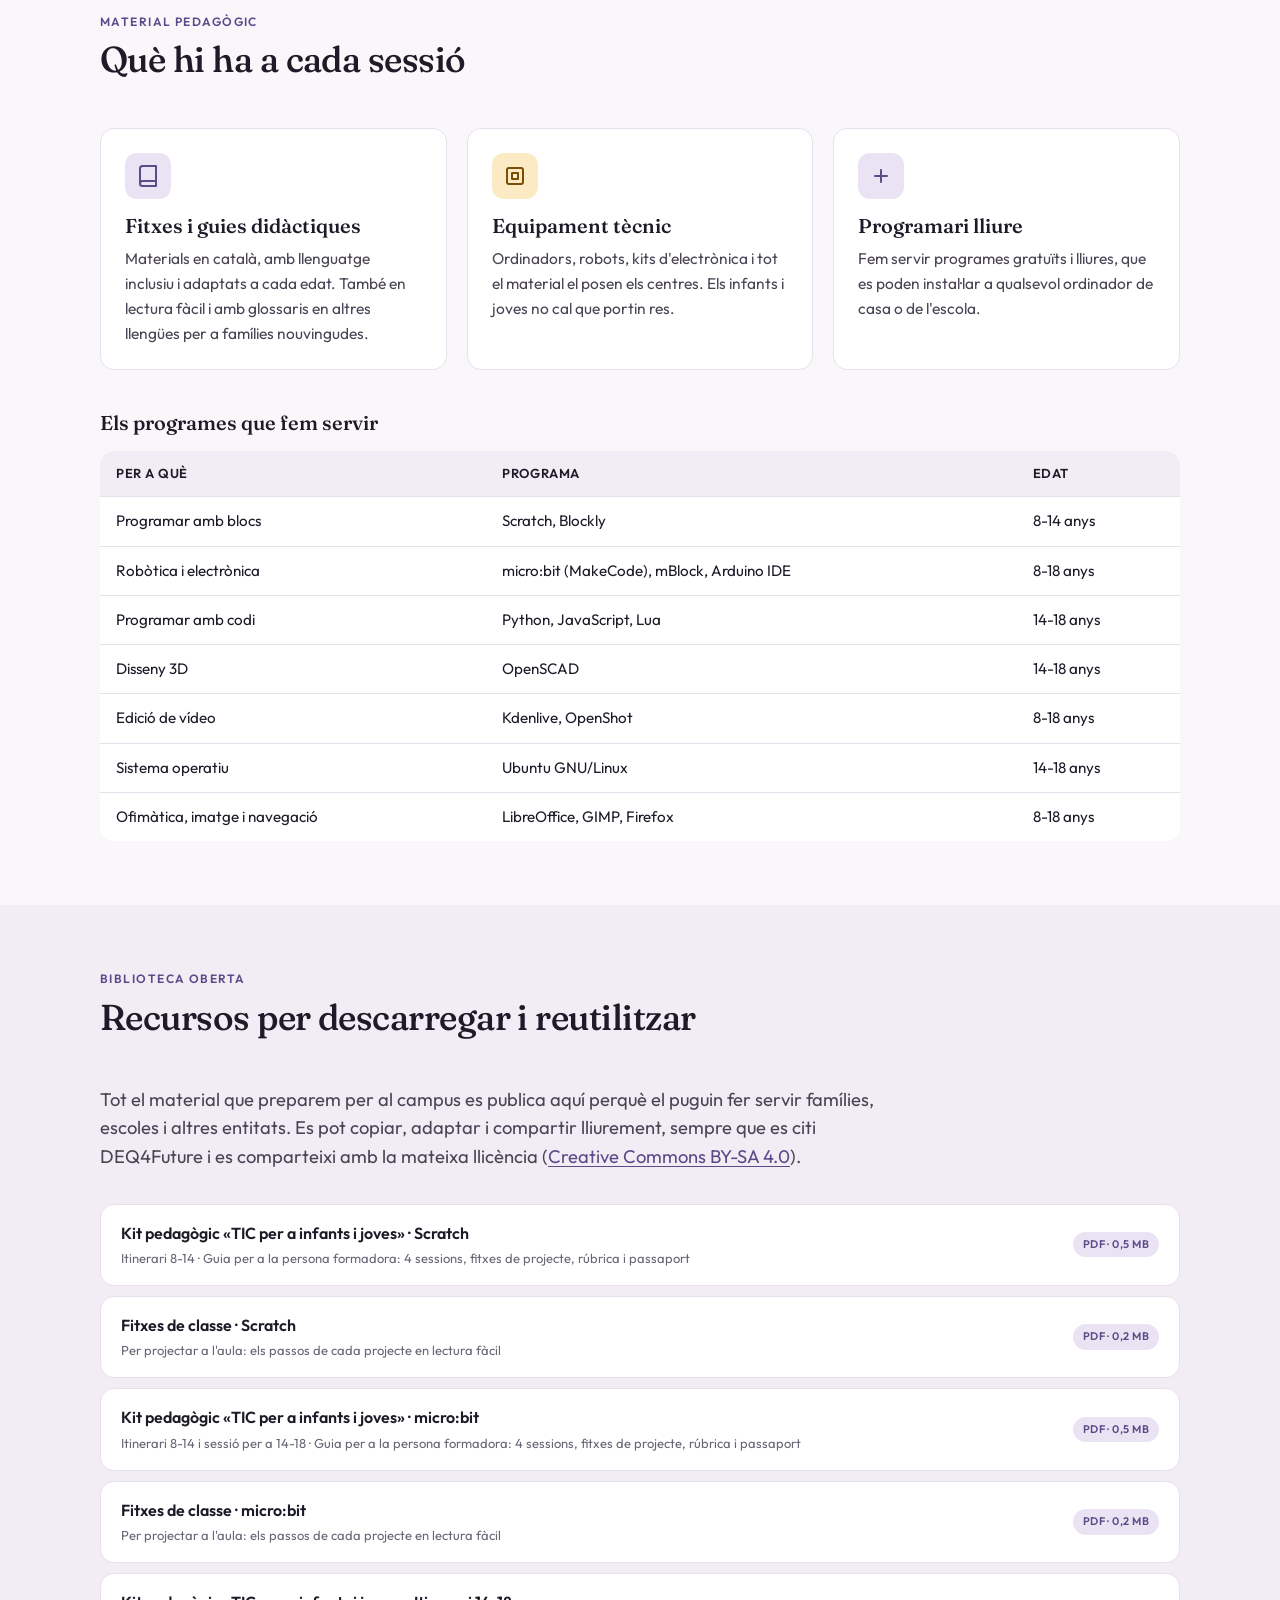
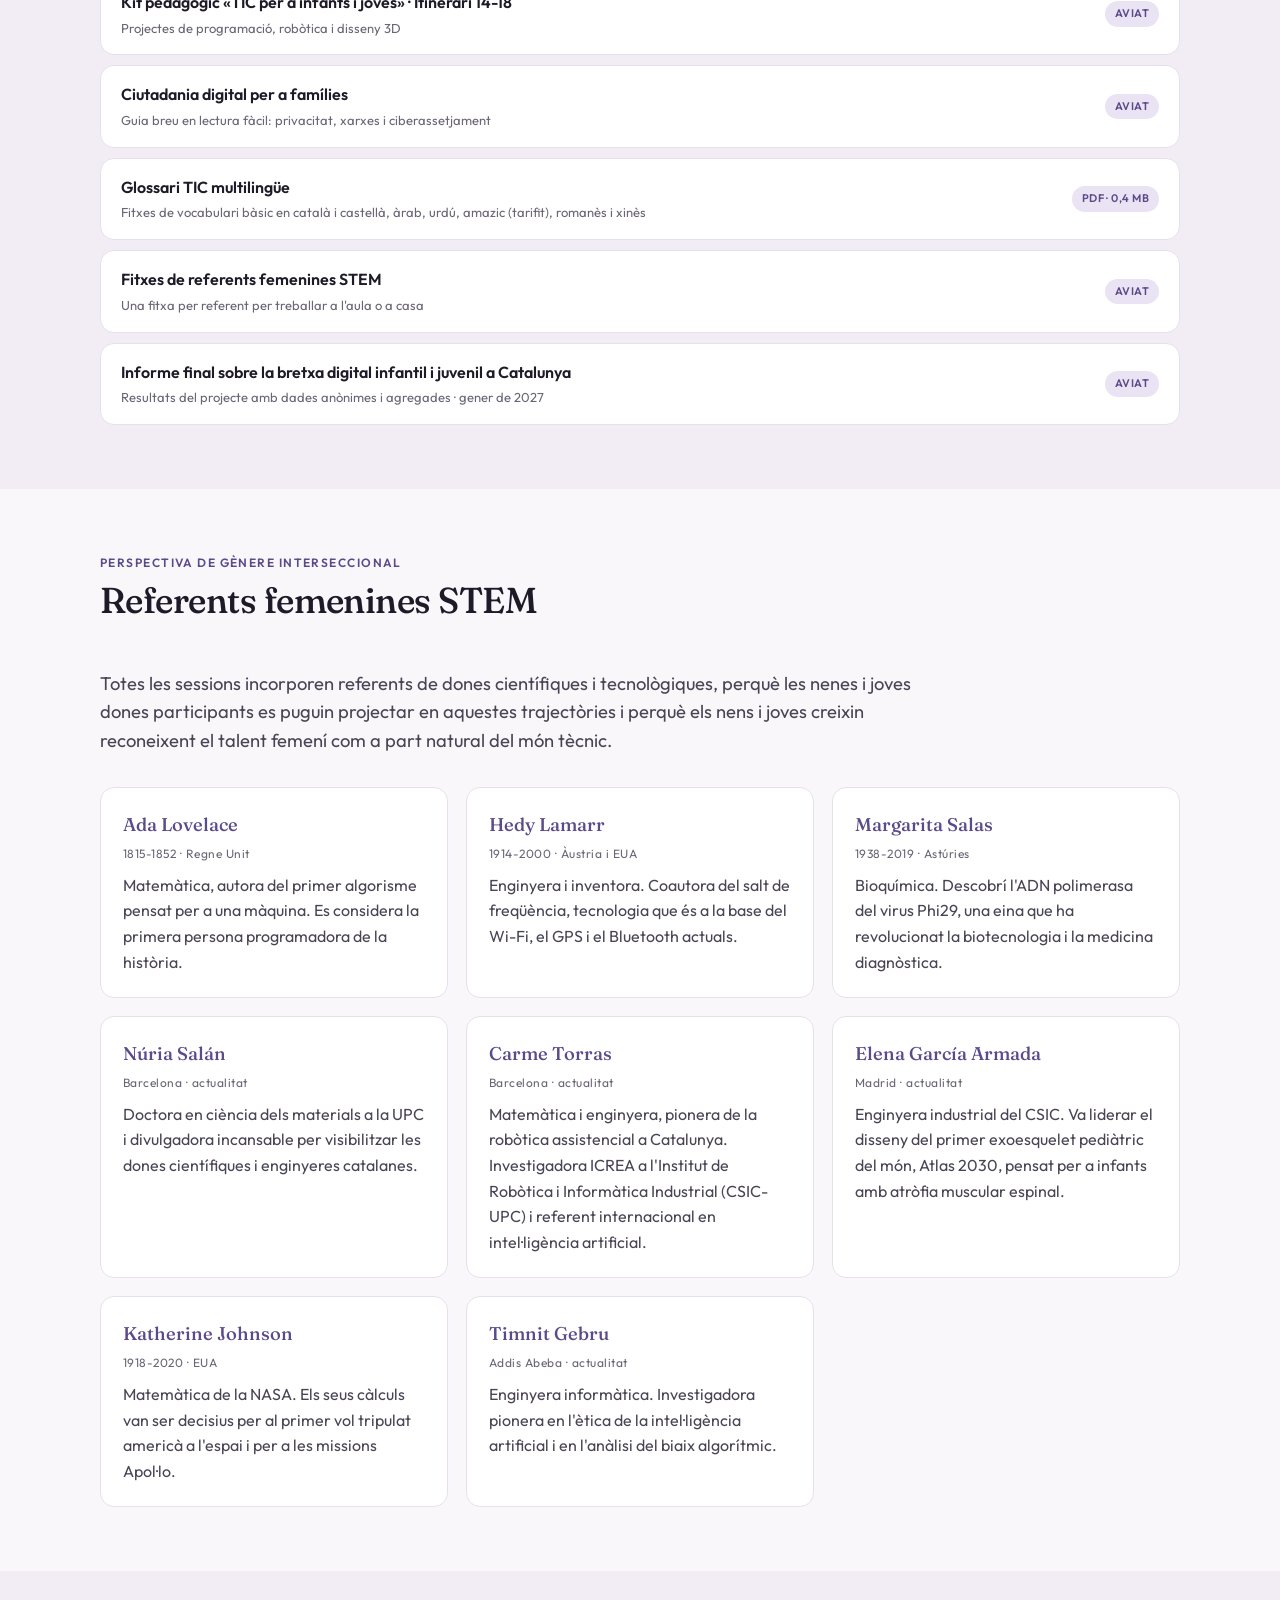
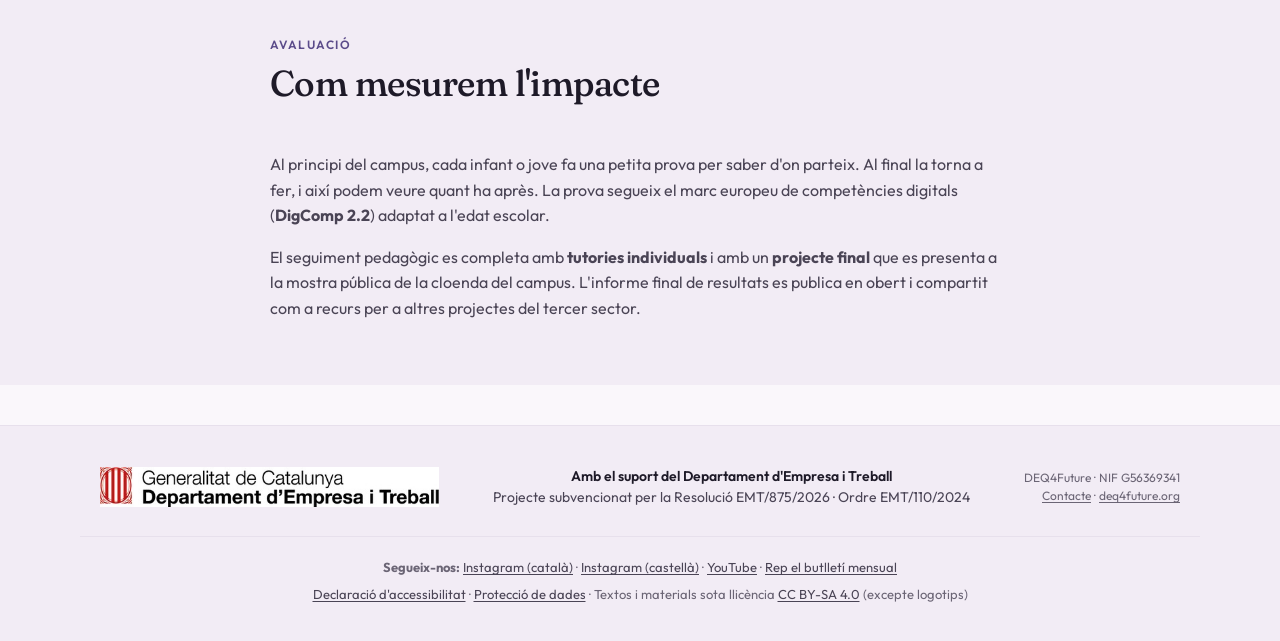
==== commit 9fc681d0: "scratch and microbit resources" ====
--- a/campus.html
+++ b/campus.html
@@ -234,10 +234,31 @@
       <div class="download-list">
         <div class="download-item">
           <div class="info">
-            <div class="title">Kit pedagògic «TIC per a infants i joves» · Itinerari 8-14</div>
-            <div class="desc">Fitxes, exercicis pràctics i guia per a l'educador/a</div>
-          </div>
-          <span class="badge">Aviat</span>
+            <div class="title">Kit pedagògic «TIC per a infants i joves» · Scratch</div>
+            <div class="desc">Itinerari 8-14 · Guia per a la persona formadora: 4 sessions, fitxes de projecte, rúbrica i passaport</div>
+          </div>
+          <a class="badge" href="recursos/kit-scratch.pdf" download aria-label="Descarrega: Kit pedagògic Scratch (PDF, 0,5 MB)">PDF · 0,5 MB</a>
+        </div>
+        <div class="download-item">
+          <div class="info">
+            <div class="title">Fitxes de classe · Scratch</div>
+            <div class="desc">Per projectar a l'aula: els passos de cada projecte en lectura fàcil</div>
+          </div>
+          <a class="badge" href="recursos/fitxes-scratch.pdf" download aria-label="Descarrega: Fitxes de classe Scratch (PDF, 0,2 MB)">PDF · 0,2 MB</a>
+        </div>
+        <div class="download-item">
+          <div class="info">
+            <div class="title">Kit pedagògic «TIC per a infants i joves» · micro:bit</div>
+            <div class="desc">Itinerari 8-14 i sessió per a 14-18 · Guia per a la persona formadora: 4 sessions, fitxes de projecte, rúbrica i passaport</div>
+          </div>
+          <a class="badge" href="recursos/kit-microbit.pdf" download aria-label="Descarrega: Kit pedagògic micro:bit (PDF, 0,5 MB)">PDF · 0,5 MB</a>
+        </div>
+        <div class="download-item">
+          <div class="info">
+            <div class="title">Fitxes de classe · micro:bit</div>
+            <div class="desc">Per projectar a l'aula: els passos de cada projecte en lectura fàcil</div>
+          </div>
+          <a class="badge" href="recursos/fitxes-microbit.pdf" download aria-label="Descarrega: Fitxes de classe micro:bit (PDF, 0,2 MB)">PDF · 0,2 MB</a>
         </div>
         <div class="download-item">
           <div class="info">
@@ -256,9 +277,9 @@
         <div class="download-item">
           <div class="info">
             <div class="title">Glossari TIC multilingüe</div>
-            <div class="desc">Vocabulari bàsic en català, castellà, àrab, urdú, amazic, romanès i xinès</div>
-          </div>
-          <span class="badge">Aviat</span>
+            <div class="desc">Fitxes de vocabulari bàsic en català i castellà, àrab, urdú, amazic (tarifit), romanès i xinès</div>
+          </div>
+          <a class="badge" href="recursos/glossari-tic.pdf" download aria-label="Descarrega: Glossari TIC multilingüe (PDF, 0,4 MB)">PDF · 0,4 MB</a>
         </div>
         <div class="download-item">
           <div class="info">
--- a/styles.css
+++ b/styles.css
@@ -797,6 +797,8 @@
   text-transform: uppercase;
   flex-shrink: 0;
 }
+.download-item a.badge { text-decoration: none; white-space: nowrap; }
+.download-item a.badge:hover { background: var(--solid); color: var(--on-solid); }
 
 /* ===== Agraïments ===== */
 .thanks {
